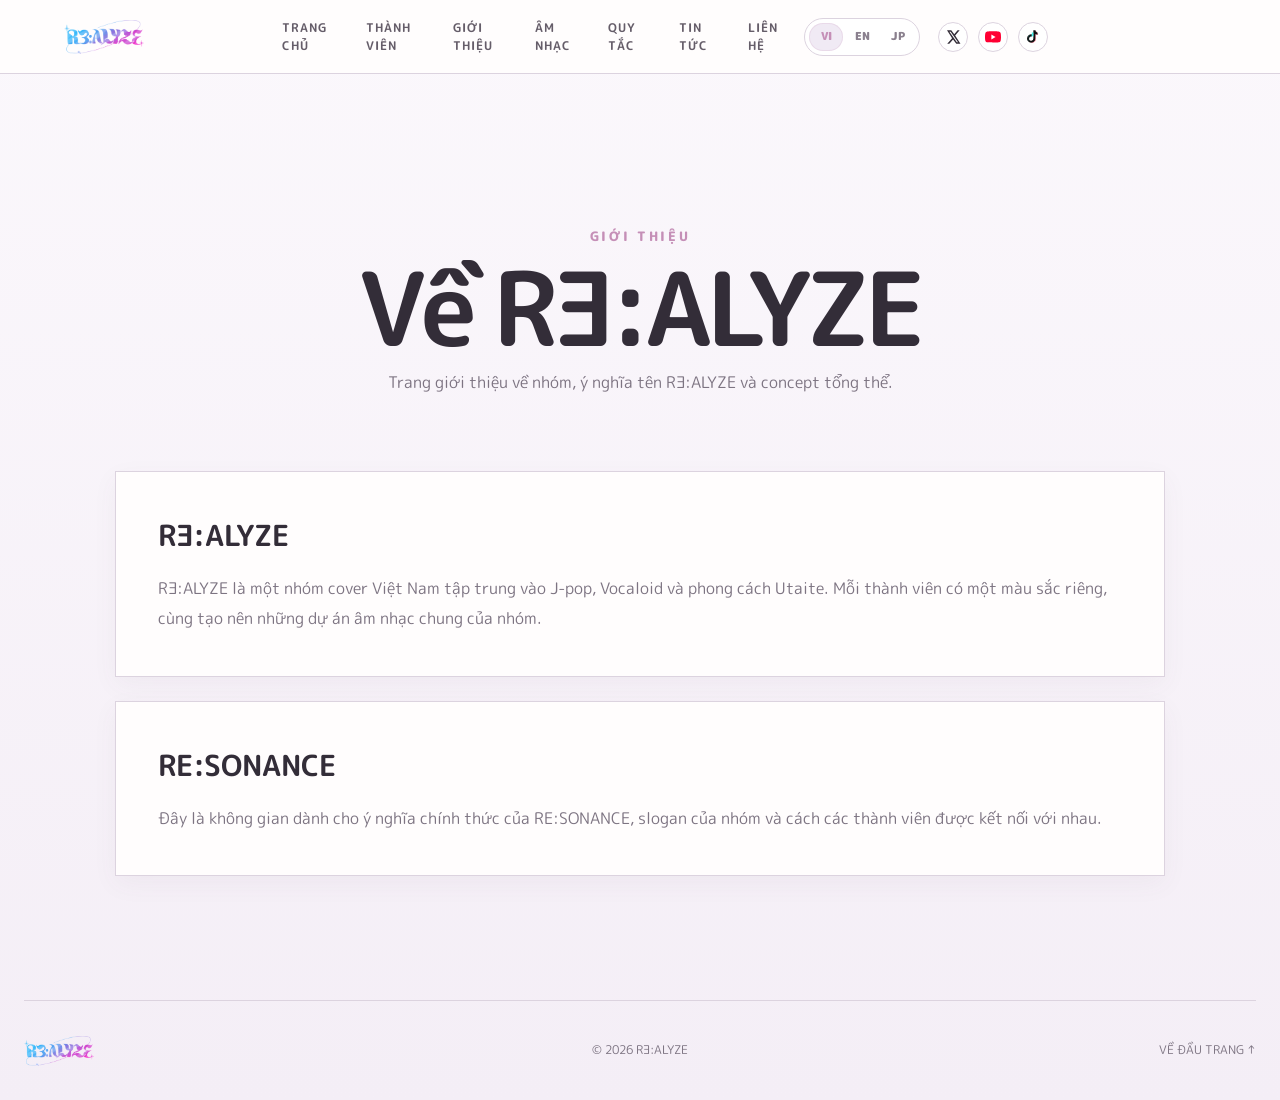
==== about.html @ d36dedf4 "Add files via upload" ====
<!doctype html>
<html lang="vi">
<head>
  <meta charset="utf-8"><meta name="viewport" content="width=device-width,initial-scale=1">
  <title>About — RƎ:ALYZE</title>
  <link rel="preconnect" href="https://fonts.googleapis.com"><link rel="preconnect" href="https://fonts.gstatic.com" crossorigin>
  <link href="https://fonts.googleapis.com/css2?family=M+PLUS+Rounded+1c:wght@400;500;700;800;900&family=Nunito:wght@400;600;700;800;900&display=swap" rel="stylesheet">
  <link rel="stylesheet" href="styles.css">
  <link rel="icon" type="image/png" sizes="32x32" href="assets/favicon-32.png">
  <link rel="icon" type="image/png" href="assets/favicon.png">

</head>
<body id="top">

<header class="topbar">
  <a class="logo" href="index.html" aria-label="RƎ:ALYZE"><img src="assets/realyze-logo.png" alt="RƎ:ALYZE"></a>
  <button class="menu-btn" id="menuBtn" aria-label="Open menu"><span></span><span></span></button>
  <nav class="main-nav" id="mainNav">
    <a href="index.html" data-i18n="nav.top">TOP</a>
    <a href="index.html#members" data-i18n="nav.member">MEMBER</a>
    <a href="about.html" data-i18n="nav.about">ABOUT</a>
    <a href="music.html" data-i18n="nav.music">MUSIC</a>
    <a href="rule.html" data-i18n="nav.rule">RULE</a>
    <a href="index.html#news" data-i18n="nav.news">NEWS</a>
    <a href="index.html#contact" data-i18n="nav.contact">CONTACT</a>
  </nav>
  <div class="lang-switcher" aria-label="Language">
    <button type="button" data-lang="vi" class="active">VI</button>
    <button type="button" data-lang="en">EN</button>
    <button type="button" data-lang="ja">JP</button>
  </div>
  <div class="header-socials">
    <a href="#" aria-label="X"><img src="assets/icons/x.svg" alt=""></a>
    <a href="#" aria-label="YouTube"><img src="assets/icons/youtube.svg" alt=""></a>
    <a href="#" aria-label="TikTok"><img src="assets/icons/tiktok.svg" alt=""></a>
  </div>
</header>

<main>
  <section class="page-hero">
    <small data-i18n="about.kicker">ABOUT</small>
    <h1 data-i18n="about.title">About RƎ:ALYZE</h1>
    <p data-i18n="about.desc">Trang riêng dành cho phần giới thiệu nhóm, ý nghĩa tên RƎ:ALYZE và concept tổng thể.</p>
  </section>
  <section class="content-shell">
    <article class="info-panel">
      <h2>RƎ:ALYZE</h2>
      <p data-i18n="about.body1">RƎ:ALYZE là một nhóm cover Việt Nam tập trung vào J-pop, Vocaloid và phong cách Utaite. Mỗi thành viên có một màu sắc riêng, cùng tạo nên những dự án âm nhạc chung của nhóm.</p>
    </article>
    <article class="info-panel">
      <h2>RE:SONANCE</h2>
      <p data-i18n="about.body2">Đây là không gian để bạn viết phần ý nghĩa chính thức của RE:SONANCE, slogan của nhóm và cách các thành viên được kết nối với nhau.</p>
    </article>
  </section>
</main>

<footer>
  <div class="footer-logo"><img src="assets/realyze-logo.png" alt="RƎ:ALYZE"></div>
  <div>© 2026 RƎ:ALYZE</div>
  <a href="#top" data-i18n="footer.back">BACK TO TOP ↑</a>
</footer>
<script src="script.js"></script>

</body>
</html>
---- styles.css ----
:root{
  --bg:#f7f3f8;
  --paper:#fffdfd;
  --paper-2:#f0eaf4;
  --text:#332d38;
  --muted:#7d7482;
  --line:#dcd3df;
  --accent:#c58fb7;
  --accent-2:#9dbfd5;
  --deep:#685a72;
  --shadow:0 16px 40px rgba(82,63,92,.10);
  --round:"M PLUS Rounded 1c","Nunito",system-ui,sans-serif;
  --shell:1280px;
}
*{box-sizing:border-box}
html{scroll-behavior:smooth}
body{
  margin:0;
  background:linear-gradient(180deg,#fbf8fc 0%,#f4eef6 100%);
  color:var(--text);
  font-family:var(--round);
}
a{color:inherit;text-decoration:none}
img{display:block;max-width:100%}
button{font:inherit}

.topbar{
  height:74px;
  position:sticky;
  top:0;
  z-index:100;
  background:rgba(255,253,253,.92);
  backdrop-filter:blur(12px);
  border-bottom:1px solid var(--line);
  display:grid;
  grid-template-columns:220px 1fr 220px;
  align-items:center;
  padding:0 5vw;
}
.logo{
  font-weight:800;
  letter-spacing:.06em;
  font-size:1.2rem;
}
.logo span:first-child{color:var(--accent)}
.main-nav{
  display:flex;
  justify-content:center;
  align-items:center;
  gap:28px;
}
.main-nav a{
  font-size:.78rem;
  font-weight:700;
  letter-spacing:.08em;
  color:#655d69;
  transition:.2s;
}
.main-nav a:hover,
.main-nav a.active{color:var(--accent)}
.header-socials{
  display:flex;
  justify-content:flex-end;
  gap:10px;
}
.header-socials a{
  width:30px;height:30px;
  display:grid;place-items:center;
  border:1px solid var(--line);
  border-radius:999px;
  background:white;
  font-size:.72rem;
}
.menu-btn{display:none}

.hero{
  width:min(calc(100% - 48px),var(--shell));
  margin:34px auto 0;
}
.group-frame{
  border:1px solid var(--line);
  padding:10px;
  background:var(--paper);
  box-shadow:var(--shadow);
}
.group-frame img{
  width:100%;
  aspect-ratio:20/9;
  object-fit:cover;
  object-position:center center;
}
.hero-title{
  text-align:center;
  padding:38px 20px 32px;
}
.hero-title h1{
  margin:0;
  font-size:clamp(3.8rem,8vw,7.4rem);
  line-height:.95;
  letter-spacing:-.05em;
  font-weight:800;
  color:#463d4d;
}
.hero-title p{
  margin:10px 0 0;
  letter-spacing:.28em;
  font-weight:700;
  color:var(--accent);
}

.home-section{
  width:min(calc(100% - 48px),var(--shell));
  margin:auto;
  padding:86px 0;
}
.section-rule{border-top:1px solid var(--line)}
.section-head{
  text-align:center;
  margin-bottom:44px;
}
.section-head small{
  display:block;
  color:var(--accent);
  letter-spacing:.18em;
  font-weight:800;
  font-size:.72rem;
  margin-bottom:8px;
}
.section-head h2{
  margin:0;
  font-size:clamp(2.4rem,5vw,4.2rem);
  line-height:1;
  letter-spacing:-.04em;
}
.section-head p{
  max-width:620px;
  margin:14px auto 0;
  color:var(--muted);
  line-height:1.7;
}

.member-wrap{
  max-width:960px;
  margin:0 auto;
}
.member-grid{
  display:grid;
  grid-template-columns:repeat(3,1fr);
  gap:24px;
}
.member-card{
  background:var(--paper);
  border:1px solid var(--line);
  padding:10px;
  box-shadow:0 8px 22px rgba(93,72,103,.06);
}
.member-card img{
  width:100%;
  aspect-ratio:9/11;
  object-fit:cover;
  object-position:center top;
  background:#eee;
}
.member-info{
  padding:15px 8px 9px;
  display:flex;
  justify-content:space-between;
  align-items:center;
  gap:12px;
}
.member-info h3{
  margin:0;
  font-size:1.2rem;
  font-weight:800;
}
.member-info span{
  width:14px;height:14px;border-radius:50%;
  border:2px solid white;
  box-shadow:0 0 0 1px var(--line);
}

.news-list{
  max-width:900px;
  margin:0 auto;
  border-top:1px solid var(--line);
}
.news-item{
  display:grid;
  grid-template-columns:125px 90px 1fr 24px;
  align-items:center;
  gap:18px;
  min-height:78px;
  border-bottom:1px solid var(--line);
  transition:.2s;
}
.news-item:hover{
  background:rgba(255,255,255,.55);
  padding-inline:10px;
}
.news-item time,.news-item em{
  font-style:normal;
  font-size:.72rem;
  color:var(--muted);
  font-weight:700;
}
.news-item strong{
  font-size:.92rem;
  font-weight:700;
}
.news-item b{font-size:1.1rem;color:var(--accent)}

.contact-box{
  max-width:900px;
  margin:0 auto;
  background:linear-gradient(135deg,#fff,#f1eaf4);
  border:1px solid var(--line);
  padding:44px;
  text-align:center;
  box-shadow:var(--shadow);
}
.contact-box h2{
  margin:0 0 10px;
  font-size:clamp(2.4rem,5vw,4.5rem);
  letter-spacing:-.04em;
}
.contact-box p{color:var(--muted)}
.social-list{
  display:flex;
  justify-content:center;
  flex-wrap:wrap;
  gap:10px;
  margin-top:24px;
}
.social-list a{
  padding:12px 17px;
  border:1px solid var(--line);
  background:white;
  border-radius:999px;
  font-size:.78rem;
  font-weight:800;
}
.social-list a:hover{
  border-color:var(--accent);
  color:var(--accent);
}

.page-hero{
  width:min(calc(100% - 48px),1050px);
  margin:80px auto 0;
  padding:70px 0 54px;
  text-align:center;
}
.page-hero small{
  letter-spacing:.2em;
  color:var(--accent);
  font-weight:800;
}
.page-hero h1{
  margin:12px 0;
  font-size:clamp(3.4rem,8vw,7rem);
  line-height:.95;
  letter-spacing:-.05em;
}
.page-hero p{
  max-width:700px;
  margin:0 auto;
  color:var(--muted);
  line-height:1.8;
}

.content-shell{
  width:min(calc(100% - 48px),1050px);
  margin:0 auto;
  padding:20px 0 100px;
}
.info-panel{
  background:var(--paper);
  border:1px solid var(--line);
  padding:42px;
  margin-bottom:24px;
  box-shadow:0 8px 24px rgba(93,72,103,.05);
}
.info-panel h2{
  margin:0 0 16px;
  font-size:1.8rem;
}
.info-panel p{
  margin:0;
  color:var(--muted);
  line-height:1.9;
}

.music-grid{
  display:grid;
  grid-template-columns:repeat(2,1fr);
  gap:22px;
}
.release-card{
  background:var(--paper);
  border:1px solid var(--line);
  padding:10px;
}
.release-art{
  aspect-ratio:16/10;
  display:flex;
  flex-direction:column;
  justify-content:flex-end;
  padding:25px;
  color:white;
}
.r1{background:linear-gradient(135deg,#9f87cf,#e29bb8)}
.r2{background:linear-gradient(135deg,#7f86a6,#b783a7)}
.r3{background:linear-gradient(135deg,#7ea2b7,#c6a4af)}
.release-art small{font-weight:800;letter-spacing:.12em}
.release-art strong{
  margin-top:8px;
  font-size:2rem;
  line-height:1;
}
.release-meta{padding:14px 8px 6px}
.release-meta p{margin:0;color:var(--muted);font-size:.85rem}

.rule-list{
  display:grid;
  gap:18px;
}
.rule-item{
  display:grid;
  grid-template-columns:70px 1fr;
  gap:22px;
  background:var(--paper);
  border:1px solid var(--line);
  padding:28px;
}
.rule-no{
  width:54px;height:54px;
  border-radius:18px;
  display:grid;place-items:center;
  background:var(--paper-2);
  color:var(--accent);
  font-weight:900;
}
.rule-item h3{margin:2px 0 8px}
.rule-item p{margin:0;color:var(--muted);line-height:1.8}

footer{
  min-height:100px;
  border-top:1px solid var(--line);
  width:min(calc(100% - 48px),var(--shell));
  margin:auto;
  display:grid;
  grid-template-columns:1fr 1fr 1fr;
  align-items:center;
  color:var(--muted);
  font-size:.72rem;
}
.footer-logo{font-weight:900;color:var(--text)}
footer>div:nth-child(2){text-align:center}
footer>a{text-align:right}

@media(max-width:900px){
  .topbar{
    grid-template-columns:1fr auto;
    padding-inline:20px;
    height:66px;
  }
  .header-socials{display:none}
  .menu-btn{
    display:block;
    border:0;background:transparent;
    width:40px;height:40px;
  }
  .menu-btn span{
    width:24px;height:2px;background:#5f5763;
    display:block;margin:6px auto;border-radius:99px;
  }
  .main-nav{
    display:none;
    position:absolute;
    top:66px;left:0;right:0;
    flex-direction:column;
    gap:0;
    background:#fffdfd;
    border-bottom:1px solid var(--line);
    padding:14px 20px;
  }
  .main-nav.open{display:flex}
  .main-nav a{padding:11px 0}
  .member-grid{grid-template-columns:repeat(2,1fr)}
  .music-grid{grid-template-columns:1fr}
}

@media(max-width:620px){
  .hero,.home-section,.content-shell,.page-hero,footer{
    width:calc(100% - 28px);
  }
  .group-frame{padding:6px}
  .group-frame img{aspect-ratio:4/3}
  .hero-title{padding:28px 8px}
  .hero-title h1{font-size:17vw}
  .member-wrap{max-width:390px}
  .member-grid{grid-template-columns:1fr}
  .member-card{padding:8px}
  .news-item{
    grid-template-columns:100px 1fr;
    gap:7px 14px;
    padding:14px 0;
  }
  .news-item strong{grid-column:1/-1}
  .news-item b{display:none}
  .contact-box{padding:30px 18px}
  .info-panel{padding:26px}
  .rule-item{grid-template-columns:1fr}
  footer{
    grid-template-columns:1fr;
    gap:12px;
    padding:26px 0;
  }
  footer>div:nth-child(2),footer>a{text-align:left}
}


/* ===== MEMBER INTERACTION / PROFILE POPUP ===== */

.member-card{
  cursor:pointer;
  transform:translateZ(0);
  transition:
    transform .22s cubic-bezier(.2,.75,.3,1),
    box-shadow .22s ease,
    border-color .22s ease;
  will-change:transform;
}

.member-photo-wrap{
  overflow:hidden;
  background:#eee;
}

.member-photo-wrap img{
  transition:transform .28s cubic-bezier(.2,.75,.3,1);
}

.member-card:hover,
.member-card:focus-visible{
  transform:translateY(-5px) scale(1.035) rotate(-.35deg);
  border-color:#c8b8cc;
  box-shadow:0 18px 38px rgba(93,72,103,.14);
  animation:memberWiggle .34s ease-in-out 1;
  outline:none;
  z-index:4;
}

.member-card:hover .member-photo-wrap img,
.member-card:focus-visible .member-photo-wrap img{
  transform:scale(1.045);
}

@keyframes memberWiggle{
  0%   { transform:translateY(0) scale(1) rotate(0deg); }
  25%  { transform:translateY(-4px) scale(1.025) rotate(.7deg); }
  50%  { transform:translateY(-5px) scale(1.04) rotate(-.7deg); }
  75%  { transform:translateY(-5px) scale(1.032) rotate(.35deg); }
  100% { transform:translateY(-5px) scale(1.035) rotate(-.35deg); }
}

.profile-modal{
  width:min(720px,calc(100% - 30px));
  max-height:min(86vh,760px);
  padding:0;
  border:1px solid var(--line);
  border-radius:28px;
  background:rgba(255,253,253,.98);
  color:var(--text);
  box-shadow:0 28px 80px rgba(61,45,68,.22);
  overflow:auto;
}

.profile-modal[open]{
  animation:profilePop .22s cubic-bezier(.2,.8,.2,1);
}

.profile-modal::backdrop{
  background:rgba(72,60,78,.24);
  backdrop-filter:blur(7px);
}

@keyframes profilePop{
  from{opacity:0;transform:translateY(12px) scale(.965)}
  to{opacity:1;transform:translateY(0) scale(1)}
}

.profile-close{
  position:absolute;
  top:16px;
  right:16px;
  z-index:5;
  width:38px;
  height:38px;
  border:1px solid var(--line);
  border-radius:999px;
  background:rgba(255,255,255,.9);
  color:#625868;
  font-size:1.35rem;
  line-height:1;
  cursor:pointer;
  transition:.18s;
}

.profile-close:hover{
  transform:rotate(8deg) scale(1.06);
  border-color:#c5b4ca;
}

.profile-top{
  display:grid;
  grid-template-columns:190px 1fr;
  gap:28px;
  padding:34px 34px 24px;
  align-items:center;
}

.profile-avatar{
  aspect-ratio:1/1;
  border-radius:24px;
  overflow:hidden;
  background:var(--paper-2);
  border:1px solid var(--line);
}

.profile-avatar img{
  width:100%;
  height:100%;
  object-fit:cover;
  object-position:center top;
}

.profile-label{
  display:block;
  font-size:.66rem;
  font-weight:900;
  letter-spacing:.17em;
  color:var(--accent);
  margin-bottom:5px;
}

.profile-heading h2{
  margin:0;
  font-size:clamp(2.3rem,5vw,3.6rem);
  line-height:1;
  letter-spacing:-.04em;
}

.profile-reading{
  display:flex;
  flex-wrap:wrap;
  align-items:center;
  gap:8px;
  margin-top:10px;
  color:var(--muted);
  font-size:.92rem;
  font-weight:700;
}

.profile-reading .dot{
  color:#c8bdcb;
}

.profile-socials{
  display:flex;
  gap:8px;
  margin-top:20px;
}

.profile-socials a{
  min-width:42px;
  height:36px;
  padding:0 11px;
  display:grid;
  place-items:center;
  border:1px solid var(--line);
  border-radius:999px;
  background:white;
  font-size:.72rem;
  font-weight:900;
  transition:.18s;
}

.profile-socials a:hover{
  transform:translateY(-2px);
  border-color:var(--accent);
  color:var(--accent);
}

.profile-quote{
  margin:0 34px;
  padding:20px 24px;
  border:1px solid var(--line);
  border-radius:20px;
  background:linear-gradient(135deg,#fff,#f5eff7);
  color:#564d5a;
  font-size:1rem;
  font-weight:700;
  line-height:1.7;
}

.profile-facts{
  display:grid;
  grid-template-columns:repeat(3,1fr);
  gap:10px;
  padding:22px 34px 34px;
}

.profile-facts>div{
  min-height:86px;
  border:1px solid var(--line);
  border-radius:18px;
  background:#fff;
  padding:15px;
}

.profile-facts span{
  display:block;
  font-size:.62rem;
  font-weight:900;
  letter-spacing:.12em;
  color:#a096a4;
  margin-bottom:8px;
}

.profile-facts strong{
  display:block;
  font-size:.9rem;
  line-height:1.45;
}

.profile-color-value{
  display:flex !important;
  align-items:center;
  gap:8px;
}

.profile-color-value i{
  width:14px;
  height:14px;
  border-radius:50%;
  border:2px solid white;
  box-shadow:0 0 0 1px var(--line);
  flex:0 0 auto;
}

.profile-color-value b{
  font:inherit;
}

@media(max-width:620px){
  .member-card:hover,
  .member-card:focus-visible{
    transform:translateY(-3px) scale(1.018);
  }

  .profile-top{
    grid-template-columns:105px 1fr;
    gap:18px;
    padding:28px 22px 20px;
  }

  .profile-heading h2{
    font-size:2.2rem;
  }

  .profile-reading{
    font-size:.8rem;
  }

  .profile-quote{
    margin:0 22px;
    padding:17px 18px;
  }

  .profile-facts{
    grid-template-columns:1fr;
    padding:18px 22px 26px;
  }

  .profile-facts>div{
    min-height:auto;
  }
}


/* ===== SOCIAL ICON IMAGES ===== */
.header-socials a{
  overflow:hidden;
}
.header-socials img{
  width:16px;
  height:16px;
  object-fit:contain;
}

.profile-socials a{
  width:44px;
  min-width:44px;
  padding:0;
}
.profile-socials img{
  width:20px;
  height:20px;
  object-fit:contain;
  transition:transform .18s ease;
}
.profile-socials a:hover img{
  transform:scale(1.08);
}

.social-list a{
  display:inline-flex;
  align-items:center;
  gap:8px;
}
.social-list img{
  width:18px;
  height:18px;
  object-fit:contain;
}


/* ===== LANGUAGE SWITCHER ===== */
.topbar{
  grid-template-columns:200px 1fr auto 150px;
  gap:18px;
}

.lang-switcher{
  display:flex;
  align-items:center;
  padding:4px;
  border:1px solid var(--line);
  border-radius:999px;
  background:#fff;
  gap:2px;
}

.lang-switcher button{
  border:0;
  background:transparent;
  color:#8a808e;
  min-width:34px;
  height:28px;
  border-radius:999px;
  cursor:pointer;
  font-size:.66rem;
  font-weight:900;
  transition:.18s ease;
}

.lang-switcher button:hover{
  color:var(--text);
}

.lang-switcher button.active{
  background:var(--paper-2);
  color:var(--accent);
  box-shadow:inset 0 0 0 1px rgba(197,143,183,.18);
}

html[lang="ja"] body{
  font-family:"M PLUS Rounded 1c","Nunito",system-ui,sans-serif;
}

@media(max-width:900px){
  .topbar{
    grid-template-columns:1fr auto auto;
    gap:8px;
  }

  .lang-switcher{
    grid-column:2;
  }

  .menu-btn{
    grid-column:3;
  }
}

@media(max-width:480px){
  .lang-switcher button{
    min-width:30px;
    height:26px;
    font-size:.62rem;
  }
}


/* ===== CUSTOM IMAGE LOGO ===== */
.logo{
  display:flex;
  align-items:center;
}
.logo img{
  display:block;
  height:34px;
  width:auto;
}

.footer-logo{
  display:flex;
  align-items:center;
}
.footer-logo img{
  display:block;
  height:30px;
  width:auto;
}

@media(max-width:620px){
  .logo img{ height:30px; }
  .footer-logo img{ height:26px; }
}


/* ===== CMS PUBLIC CONTENT ===== */
.cms-loading,.cms-empty{
  padding:30px;
  text-align:center;
  color:var(--muted);
  border:1px dashed var(--line);
  border-radius:18px;
}

#dynamicNewsList .news-item{
  display:grid;
}

.cms-music-grid{
  display:grid;
  grid-template-columns:repeat(2,minmax(0,1fr));
  gap:24px;
}

.cms-music-card{
  background:var(--paper);
  border:1px solid var(--line);
  padding:10px;
  box-shadow:0 8px 24px rgba(93,72,103,.05);
}

.cms-music-image{
  overflow:hidden;
  background:#eee7f0;
  aspect-ratio:16/10;
}

.cms-music-image img{
  width:100%;
  height:100%;
  object-fit:cover;
  transition:transform .25s ease;
}

.cms-music-card:hover .cms-music-image img{transform:scale(1.025)}

.cms-music-body{padding:18px 12px 14px}
.cms-music-date{color:var(--muted);font-size:.7rem;font-weight:800}
.cms-music-body h2{margin:5px 0 16px;font-size:1.7rem}
.cms-music-body dl{margin:0;border-top:1px solid var(--line)}
.cms-music-body dl>div{
  display:grid;grid-template-columns:110px 1fr;gap:15px;
  border-bottom:1px solid var(--line);padding:10px 0
}
.cms-music-body dt{font-size:.7rem;color:var(--muted);font-weight:900}
.cms-music-body dd{margin:0;font-weight:700;font-size:.88rem}
.cms-music-body p{color:var(--muted);line-height:1.7}
.cms-open-link{
  display:inline-flex;margin-top:8px;border-bottom:1px solid #9a8f9e;
  padding-bottom:4px;font-size:.72rem;font-weight:900;letter-spacing:.08em
}

.cms-rule-card{
  display:grid;
  grid-template-columns:70px 1fr;
  gap:22px;
  background:var(--paper);
  border:1px solid var(--line);
  padding:30px;
  margin-bottom:18px;
}
.cms-rule-no{
  width:54px;height:54px;border-radius:18px;background:var(--paper-2);
  display:grid;place-items:center;color:var(--accent);font-weight:900
}
.cms-rich-text{line-height:1.85;color:#665d6a}
.cms-rich-text h1{font-size:2.6rem;line-height:1.15;color:var(--text);margin:0 0 18px}
.cms-rich-text h2{font-size:1.9rem;line-height:1.25;color:var(--text);margin:0 0 14px}
.cms-rich-text h3{font-size:1.35rem;color:var(--text);margin:0 0 12px}
.cms-rich-text p{margin:0 0 14px}
.cms-rich-text blockquote{margin:20px 0;padding:15px 20px;border-left:4px solid var(--accent);background:#faf6fb}
.cms-rich-text ul,.cms-rich-text ol{padding-left:22px}
.cms-rich-text a{color:#9b5f8a;text-decoration:underline}

.compact-page-hero{padding-bottom:30px}
.news-detail-card{
  max-width:900px;margin:0 auto;background:var(--paper);
  border:1px solid var(--line);padding:12px 12px 45px;box-shadow:var(--shadow)
}
.news-detail-image{
  width:100%;aspect-ratio:16/8;object-fit:cover;background:#eee7f0
}
.news-detail-meta{
  padding:26px 28px 0;color:var(--muted);font-size:.72rem;font-weight:900
}
.news-detail-card>h1{
  margin:6px 28px 28px;font-size:clamp(2.2rem,5vw,4rem);line-height:1.08;letter-spacing:-.04em
}
.news-detail-card>.cms-rich-text{padding:0 28px}

@media(max-width:760px){
  .cms-music-grid{grid-template-columns:1fr}
  .cms-rule-card{grid-template-columns:1fr;padding:22px}
  .news-detail-card>h1{margin-inline:16px}
  .news-detail-card>.cms-rich-text,.news-detail-meta{padding-left:16px;padding-right:16px}
}


/* ===== ADMIN ENTRY BUTTON ===== */
.topbar{
  grid-template-columns:200px 1fr auto auto 150px;
}

.admin-entry{
  height:34px;
  padding:0 13px;
  display:inline-flex;
  align-items:center;
  justify-content:center;
  border:1px solid var(--line);
  border-radius:999px;
  background:#fff;
  color:#75697a;
  font-size:.65rem;
  font-weight:900;
  letter-spacing:.08em;
  transition:.18s ease;
  white-space:nowrap;
}

.admin-entry:hover{
  color:var(--accent);
  border-color:#cda9c4;
  transform:translateY(-1px);
  box-shadow:0 6px 16px rgba(93,72,103,.08);
}

@media(max-width:900px){
  .topbar{
    grid-template-columns:1fr auto auto auto;
  }

  .lang-switcher{grid-column:2}
  .admin-entry{grid-column:3}
  .menu-btn{grid-column:4}
}

@media(max-width:520px){
  .admin-entry{
    width:34px;
    padding:0;
    font-size:0;
  }

  .admin-entry::before{
    content:"A";
    font-size:.68rem;
    font-weight:900;
  }
}
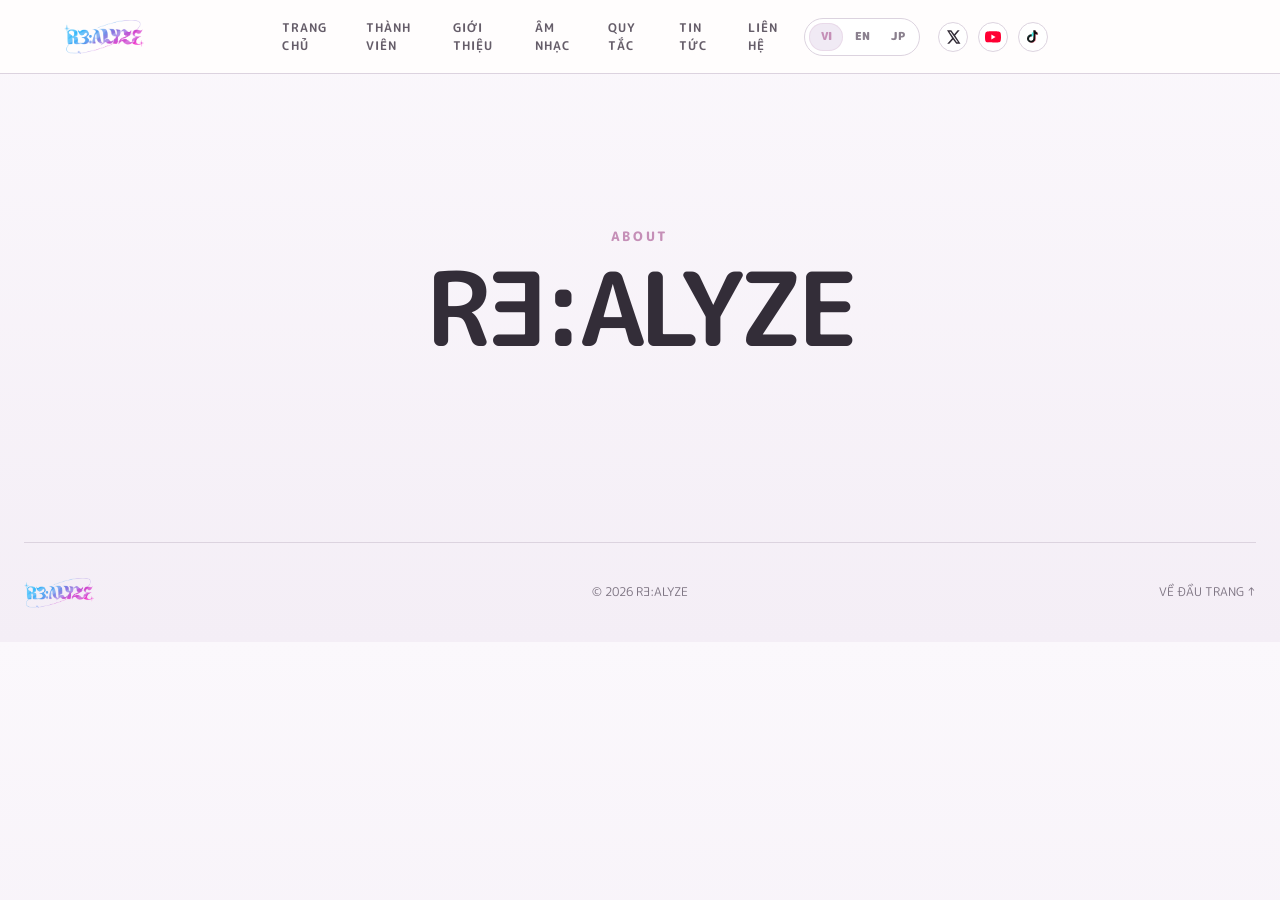
==== commit dc08ca7f: "Add files via upload" ====
--- a/about.html
+++ b/about.html
@@ -30,28 +30,19 @@
     <button type="button" data-lang="ja">JP</button>
   </div>
   <div class="header-socials">
-    <a href="#" aria-label="X"><img src="assets/icons/x.svg" alt=""></a>
-    <a href="#" aria-label="YouTube"><img src="assets/icons/youtube.svg" alt=""></a>
-    <a href="#" aria-label="TikTok"><img src="assets/icons/tiktok.svg" alt=""></a>
+    <a href="https://x.com/RLZ__official" target="_blank" rel="noopener noreferrer" aria-label="X"><img src="assets/icons/x.svg" alt=""></a>
+    <a href="https://www.youtube.com/@realize-ent" target="_blank" rel="noopener noreferrer" aria-label="YouTube"><img src="assets/icons/youtube.svg" alt=""></a>
+    <a href="https://www.tiktok.com/@realyzefromrlt" target="_blank" rel="noopener noreferrer" aria-label="TikTok"><img src="assets/icons/tiktok.svg" alt=""></a>
   </div>
 </header>
 
 <main>
   <section class="page-hero">
-    <small data-i18n="about.kicker">ABOUT</small>
-    <h1 data-i18n="about.title">About RƎ:ALYZE</h1>
-    <p data-i18n="about.desc">Trang riêng dành cho phần giới thiệu nhóm, ý nghĩa tên RƎ:ALYZE và concept tổng thể.</p>
+    <small>ABOUT</small>
+    <h1 id="aboutPageTitle">RƎ:ALYZE</h1>
+    <p id="aboutPageDesc"></p>
   </section>
-  <section class="content-shell">
-    <article class="info-panel">
-      <h2>RƎ:ALYZE</h2>
-      <p data-i18n="about.body1">RƎ:ALYZE là một nhóm cover Việt Nam tập trung vào J-pop, Vocaloid và phong cách Utaite. Mỗi thành viên có một màu sắc riêng, cùng tạo nên những dự án âm nhạc chung của nhóm.</p>
-    </article>
-    <article class="info-panel">
-      <h2>RE:SONANCE</h2>
-      <p data-i18n="about.body2">Đây là không gian để bạn viết phần ý nghĩa chính thức của RE:SONANCE, slogan của nhóm và cách các thành viên được kết nối với nhau.</p>
-    </article>
-  </section>
+  <section class="content-shell" id="dynamicAbout"></section>
 </main>
 
 <footer>
@@ -61,5 +52,6 @@
 </footer>
 <script src="script.js"></script>
 
+<script src="site-data.js"></script>
 </body>
 </html>
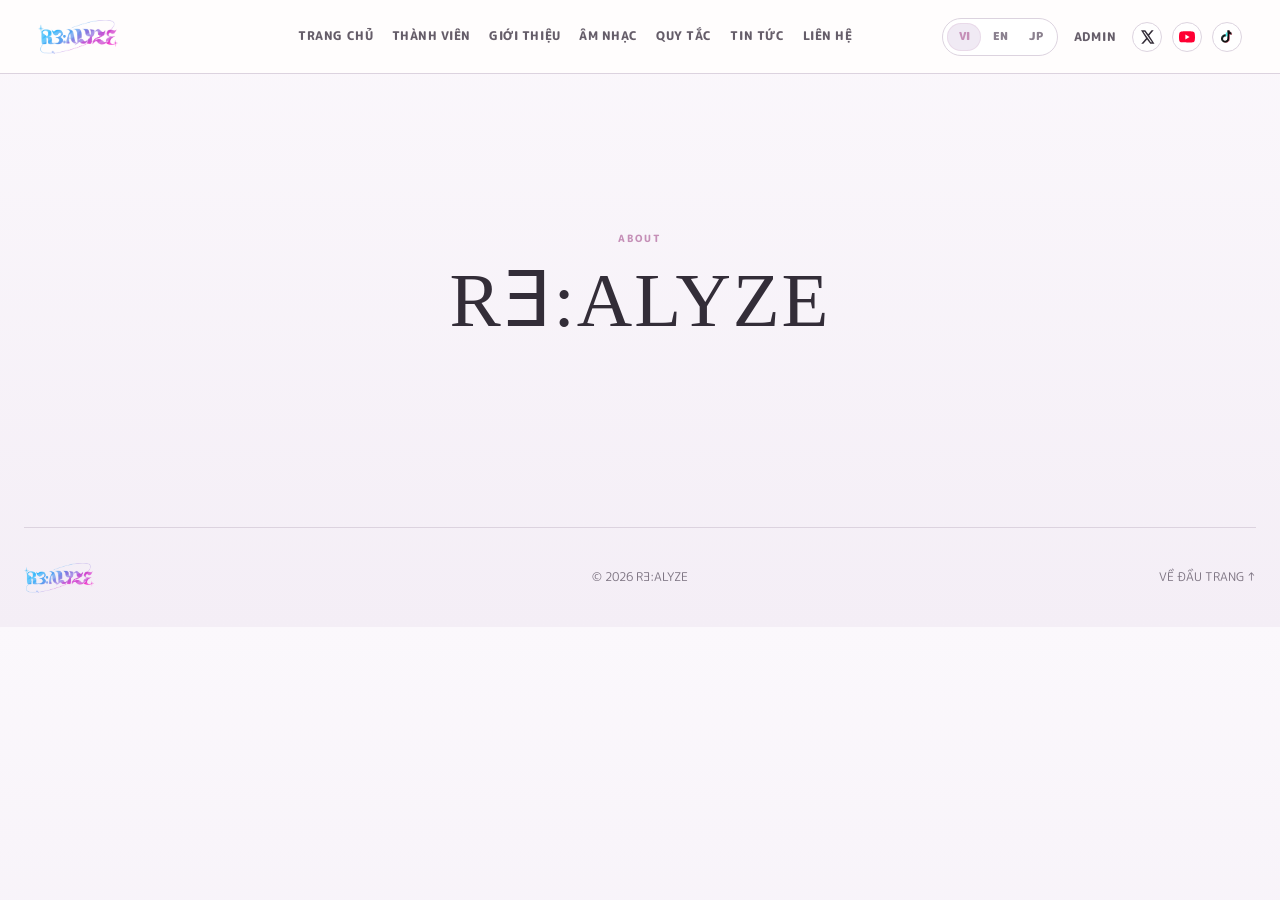
==== commit e398fefc: "Add files via upload" ====
--- a/about.html
+++ b/about.html
@@ -29,6 +29,7 @@
     <button type="button" data-lang="en">EN</button>
     <button type="button" data-lang="ja">JP</button>
   </div>
+  <a class="admin-entry" href="admin.html" aria-label="Admin">ADMIN</a>
   <div class="header-socials">
     <a href="https://x.com/RLZ__official" target="_blank" rel="noopener noreferrer" aria-label="X"><img src="assets/icons/x.svg" alt=""></a>
     <a href="https://www.youtube.com/@realize-ent" target="_blank" rel="noopener noreferrer" aria-label="YouTube"><img src="assets/icons/youtube.svg" alt=""></a>
--- a/styles.css
+++ b/styles.css
@@ -872,7 +872,13 @@
 }
 .cms-music-body dt{font-size:.7rem;color:var(--muted);font-weight:900}
 .cms-music-body dd{margin:0;font-weight:700;font-size:.88rem}
-.cms-music-body p{color:var(--muted);line-height:1.7}
+.cms-music-body p{
+  color:var(--muted);
+  line-height:1.7;
+  white-space:pre-line;
+  overflow-wrap:anywhere;
+  word-break:break-word;
+}
 .cms-open-link{
   display:inline-flex;margin-top:8px;border-bottom:1px solid #9a8f9e;
   padding-bottom:4px;font-size:.72rem;font-weight:900;letter-spacing:.08em
@@ -924,55 +930,1484 @@
 }
 
 
-/* ===== ADMIN ENTRY BUTTON ===== */
+/* ===== HEADER: one row ===== */
 .topbar{
-  grid-template-columns:200px 1fr auto auto 150px;
+  height:74px;
+  grid-template-columns:
+    minmax(130px,170px)
+    minmax(0,1fr)
+    auto
+    auto
+    auto;
+  grid-template-rows:74px;
+  gap:clamp(10px,1.2vw,18px);
+  padding-inline:clamp(18px,3vw,48px);
+  overflow:visible;
+}
+
+.logo{
+  min-width:0;
+  justify-self:start;
+}
+
+.logo img{
+  width:auto;
+  height:34px;
+  max-width:150px;
+  object-fit:contain;
+}
+
+.main-nav{
+  min-width:0;
+  gap:clamp(13px,1.45vw,27px);
+  white-space:nowrap;
 }
 
 .admin-entry{
-  height:34px;
-  padding:0 13px;
+  white-space:nowrap;
+  font-size:.74rem;
+  font-weight:800;
+  letter-spacing:.06em;
+  color:#655d69;
+}
+
+.admin-entry:hover{
+  color:var(--accent);
+}
+
+.header-socials{
+  grid-column:auto;
+  grid-row:auto;
+  align-self:center;
+  justify-self:end;
+  white-space:nowrap;
+}
+
+@media(max-width:1180px){
+  .topbar{
+    grid-template-columns:
+      minmax(120px,150px)
+      minmax(0,1fr)
+      auto
+      auto;
+  }
+
+  .header-socials{
+    display:none;
+  }
+
+  .main-nav{
+    gap:14px;
+  }
+
+  .main-nav a{
+    font-size:.7rem;
+  }
+}
+
+@media(max-width:1000px){
+  .admin-entry{
+    display:none;
+  }
+}
+
+@media(max-width:900px){
+  .topbar{
+    height:66px;
+    grid-template-columns:1fr auto auto;
+    grid-template-rows:66px;
+    padding-inline:20px;
+    gap:8px;
+  }
+
+  .logo img{
+    height:30px;
+    max-width:130px;
+  }
+
+  .main-nav{
+    white-space:normal;
+  }
+}
+
+/* ===== NEWS / rich text line breaks ===== */
+.cms-rich-text > div,
+.cms-rich-text div{
+  margin:0 0 14px;
+}
+
+/* ===== MUSIC compact + collapse ===== */
+.cms-music-grid{
+  grid-template-columns:repeat(3,minmax(0,1fr));
+  gap:16px;
+  align-items:start;
+}
+
+.cms-music-card{
+  padding:8px;
+  min-width:0;
+}
+
+.cms-music-image{
+  aspect-ratio:16/9;
+}
+
+.cms-music-body{
+  padding:12px 8px 9px;
+}
+
+.cms-music-date{
+  font-size:.66rem;
+}
+
+.cms-music-body h2{
+  margin:4px 0 11px;
+  font-size:1.35rem;
+  line-height:1.16;
+}
+
+.cms-music-body dl>div{
+  grid-template-columns:82px 1fr;
+  gap:9px;
+  padding:7px 0;
+}
+
+.cms-music-body dt{
+  font-size:.64rem;
+}
+
+.cms-music-body dd{
+  font-size:.78rem;
+  overflow-wrap:anywhere;
+}
+
+.cms-music-description{
+  margin:10px 0 0;
+  font-size:.8rem;
+  line-height:1.58;
+  white-space:pre-line;
+  overflow-wrap:anywhere;
+  word-break:break-word;
+}
+
+.cms-music-description.is-collapsible{
+  display:-webkit-box;
+  -webkit-box-orient:vertical;
+  -webkit-line-clamp:5;
+  overflow:hidden;
+}
+
+.cms-music-card.is-expanded
+.cms-music-description.is-collapsible{
+  display:block;
+  overflow:visible;
+}
+
+.cms-music-actions{
+  min-height:30px;
+  margin-top:10px;
+  display:flex;
+  align-items:center;
+  justify-content:space-between;
+  gap:10px;
+  flex-wrap:wrap;
+}
+
+.cms-music-toggle{
+  border:0;
+  background:transparent;
+  padding:3px 0;
+  color:#9b6b90;
+  font:inherit;
+  font-size:.7rem;
+  font-weight:900;
+  cursor:pointer;
+  border-bottom:1px dashed #c6a9bf;
+}
+
+.cms-music-toggle:hover{
+  color:var(--accent);
+}
+
+.cms-open-link{
+  margin-top:0;
+  font-size:.68rem;
+}
+
+@media(max-width:980px){
+  .cms-music-grid{
+    grid-template-columns:repeat(2,minmax(0,1fr));
+  }
+}
+
+@media(max-width:620px){
+  .cms-music-grid{
+    grid-template-columns:1fr;
+  }
+}
+
+
+/* =========================================================
+   HOME YOUTUBE FEATURE
+   ========================================================= */
+.youtube-feature{
+  position:relative;
+  isolation:isolate;
+  overflow:hidden;
+  min-height:610px;
+  padding:72px 0 54px;
+  background:
+    linear-gradient(
+      rgba(21,18,23,.78),
+      rgba(21,18,23,.80)
+    ),
+    url("assets/group-main.jpg")
+      center 28% / cover no-repeat;
+  color:#fff;
+}
+
+.youtube-feature[hidden]{
+  display:none;
+}
+
+.youtube-feature::before{
+  content:"";
+  position:absolute;
+  inset:0;
+  z-index:-2;
+  backdrop-filter:blur(1px);
+}
+
+.youtube-feature-overlay{
+  position:absolute;
+  inset:0;
+  z-index:-1;
+  background:
+    radial-gradient(
+      circle at 50% 40%,
+      rgba(255,255,255,.04),
+      transparent 40%
+    ),
+    linear-gradient(
+      180deg,
+      rgba(50,42,52,.05),
+      rgba(18,16,20,.18)
+    );
+}
+
+.youtube-feature-inner{
+  width:min(1180px,calc(100% - 64px));
+  margin:0 auto;
+}
+
+.youtube-feature-head{
+  text-align:center;
+  margin-bottom:55px;
+}
+
+.youtube-feature-head h2{
+  margin:0;
+  font-family:Georgia,"Times New Roman",serif;
+  font-size:clamp(2.5rem,4vw,4rem);
+  font-weight:400;
+  letter-spacing:.12em;
+}
+
+.youtube-feature-head>span{
+  display:block;
+  margin-top:3px;
+  font-family:serif;
+  font-size:1.2rem;
+  letter-spacing:.24em;
+  opacity:.84;
+}
+
+.youtube-shooting-star{
+  width:min(320px,72vw);
+  height:26px;
+  margin:14px auto 0;
+  display:grid;
+  grid-template-columns:1fr auto 1fr;
+  align-items:center;
+  gap:10px;
+}
+
+.youtube-shooting-star i{
+  display:block;
+  height:1px;
+  background:
+    linear-gradient(
+      90deg,
+      transparent,
+      rgba(255,255,255,.72)
+    );
+}
+
+.youtube-shooting-star i:last-child{
+  transform:scaleX(-1);
+}
+
+.youtube-shooting-star b{
+  position:relative;
+  display:grid;
+  place-items:center;
+  width:28px;
+  height:20px;
+  font-size:1.1rem;
+  font-weight:400;
+  text-shadow:
+    0 0 10px rgba(255,255,255,.65);
+  transform:rotate(-12deg);
+}
+
+.youtube-shooting-star b::before{
+  content:"";
+  position:absolute;
+  right:17px;
+  top:9px;
+  width:42px;
+  height:1px;
+  background:
+    linear-gradient(
+      90deg,
+      transparent,
+      rgba(255,255,255,.78)
+    );
+  transform:
+    rotate(-12deg);
+  transform-origin:right center;
+}
+
+.youtube-carousel{
+  overflow:hidden;
+  touch-action:pan-y;
+  cursor:grab;
+  user-select:none;
+}
+
+.youtube-carousel.is-dragging{
+  cursor:grabbing;
+}
+
+.youtube-track{
+  display:flex;
+  width:100%;
+  transition:
+    transform .58s
+    cubic-bezier(.22,.78,.24,1);
+  will-change:transform;
+}
+
+.youtube-slide{
+  flex:0 0 100%;
+  min-width:100%;
+  display:grid;
+  grid-template-columns:
+    repeat(2,minmax(0,1fr));
+  gap:18px;
+  padding:0 6px;
+}
+
+.youtube-video-card{
+  min-width:0;
+  color:#fff;
+  text-decoration:none;
+  transition:
+    transform .22s ease,
+    filter .22s ease;
+}
+
+.youtube-video-card:hover{
+  transform:translateY(-5px);
+}
+
+.youtube-video-image{
+  position:relative;
+  aspect-ratio:16/9;
+  overflow:hidden;
+  background:#211d23;
+  box-shadow:
+    0 16px 45px rgba(0,0,0,.22);
+}
+
+.youtube-video-image img{
+  width:100%;
+  height:100%;
+  object-fit:cover;
+  display:block;
+  transition:
+    transform .45s ease,
+    filter .35s ease;
+}
+
+.youtube-video-card:hover
+.youtube-video-image img{
+  transform:scale(1.018);
+  filter:brightness(1.04);
+}
+
+.youtube-play{
+  position:absolute;
+  left:18px;
+  bottom:16px;
+  display:grid;
+  place-items:center;
+  width:42px;
+  height:42px;
+  border:1px solid
+    rgba(255,255,255,.72);
+  border-radius:50%;
+  background:
+    rgba(15,13,16,.34);
+  color:#fff;
+  font-size:.74rem;
+  padding-left:2px;
+  opacity:0;
+  transform:
+    translateY(6px);
+  transition:
+    opacity .2s ease,
+    transform .2s ease;
+}
+
+.youtube-video-card:hover
+.youtube-play{
+  opacity:1;
+  transform:translateY(0);
+}
+
+.youtube-video-title{
+  margin-top:13px;
+  padding:0 8px;
+  text-align:center;
+  font-family:Georgia,"Times New Roman",serif;
+  font-size:
+    clamp(.95rem,1.25vw,1.08rem);
+  line-height:1.45;
+  text-shadow:
+    0 2px 7px rgba(0,0,0,.38);
+}
+
+.youtube-pagination{
+  min-height:38px;
+  margin-top:36px;
+  display:flex;
+  align-items:center;
+  justify-content:center;
+  gap:20px;
+}
+
+.youtube-page-dot{
+  position:relative;
+  width:28px;
+  height:28px;
+  padding:0;
+  border:0;
+  background:transparent;
+  cursor:pointer;
+}
+
+.meteor-mark{
+  position:absolute;
+  left:50%;
+  top:50%;
+  display:block;
+  color:rgba(255,255,255,.45);
+  font-size:.72rem;
+  transform:
+    translate(-50%,-50%)
+    scale(.72);
+  transition:
+    color .22s ease,
+    transform .22s ease,
+    text-shadow .22s ease;
+}
+
+.youtube-page-dot.active
+.meteor-mark{
+  color:#fff;
+  transform:
+    translate(-50%,-50%)
+    rotate(-12deg)
+    scale(1.25);
+  text-shadow:
+    0 0 10px
+    rgba(255,255,255,.72);
+}
+
+.youtube-page-dot.active
+.meteor-mark::before{
+  content:"";
+  position:absolute;
+  width:24px;
+  height:1px;
+  right:8px;
+  top:50%;
+  background:
+    linear-gradient(
+      90deg,
+      transparent,
+      rgba(255,255,255,.82)
+    );
+  transform:
+    rotate(-12deg);
+  transform-origin:right center;
+}
+
+.youtube-page-dot:not(.active)::after{
+  content:"";
+  position:absolute;
+  left:50%;
+  top:50%;
+  width:5px;
+  height:5px;
+  border-radius:50%;
+  background:
+    rgba(255,255,255,.44);
+  transform:
+    translate(-50%,-50%);
+}
+
+.youtube-page-dot:not(.active)
+.meteor-mark{
+  opacity:0;
+}
+
+@media(max-width:760px){
+  .youtube-feature{
+    min-height:auto;
+    padding:56px 0 42px;
+  }
+
+  .youtube-feature-inner{
+    width:min(
+      100% - 28px,
+      620px
+    );
+  }
+
+  .youtube-feature-head{
+    margin-bottom:32px;
+  }
+
+  .youtube-slide{
+    grid-template-columns:1fr;
+    gap:14px;
+  }
+
+  .youtube-slide
+  .youtube-video-card:nth-child(2){
+    display:none;
+  }
+
+  .youtube-video-title{
+    font-size:.95rem;
+  }
+
+  .youtube-pagination{
+    margin-top:22px;
+  }
+}
+
+
+/* ===== YOUTUBE CLICK + DRAG FIX ===== */
+.youtube-carousel{
+  cursor:grab;
+  -webkit-user-select:none;
+  user-select:none;
+}
+
+.youtube-carousel.is-pointer-down{
+  cursor:grabbing;
+}
+
+.youtube-carousel.is-dragging{
+  cursor:grabbing;
+}
+
+.youtube-video-card,
+.youtube-video-card *{
+  -webkit-user-drag:none;
+}
+
+.youtube-video-image img{
+  pointer-events:none;
+  -webkit-user-drag:none;
+  user-select:none;
+}
+
+.youtube-video-title{
+  pointer-events:none;
+}
+
+.youtube-play{
+  pointer-events:none;
+}
+
+
+/* =========================================================
+   LETTER / FEEDBACK BOX
+   ========================================================= */
+.contact-kicker{
+  color:var(--accent);
+  font-weight:900;
+  letter-spacing:.18em;
+}
+
+.contact-box{
+  max-width:1040px;
+}
+
+.contact-content{
+  margin-top:30px;
+  display:grid;
+  grid-template-columns:minmax(0,.8fr) minmax(330px,1.2fr);
+  gap:24px;
+  align-items:start;
+  text-align:left;
+}
+
+.contact-social-panel{
+  min-width:0;
+}
+
+.contact-social-panel .social-list{
+  margin-top:0;
+  justify-content:flex-start;
+  align-content:flex-start;
+}
+
+.letter-card{
+  position:relative;
+  min-width:0;
+  padding:24px;
+  border:1px solid var(--line);
+  border-radius:22px;
+  background:rgba(255,255,255,.84);
+  box-shadow:
+    0 10px 28px
+    rgba(92,68,99,.06);
+}
+
+.letter-head{
+  margin-bottom:20px;
+}
+
+.letter-head small{
+  color:var(--accent);
+  font-size:.66rem;
+  font-weight:900;
+  letter-spacing:.16em;
+}
+
+.letter-head h3{
+  margin:5px 0 5px;
+  font-size:1.35rem;
+}
+
+.letter-head p{
+  margin:0;
+  font-size:.8rem;
+  line-height:1.65;
+  color:var(--muted);
+}
+
+.letter-field{
+  display:block;
+  margin-top:14px;
+}
+
+.letter-field>span{
+  display:block;
+  margin-bottom:7px;
+  font-size:.72rem;
+  font-weight:900;
+  color:#6e6473;
+}
+
+.letter-field input,
+.letter-field textarea{
+  width:100%;
+  border:1px solid var(--line);
+  border-radius:14px;
+  background:#fff;
+  color:var(--text);
+  padding:12px 13px;
+  outline:none;
+  font:inherit;
+  font-size:.86rem;
+  transition:
+    border-color .18s ease,
+    box-shadow .18s ease;
+}
+
+.letter-field textarea{
+  min-height:125px;
+  resize:vertical;
+  line-height:1.6;
+}
+
+.letter-field input:focus,
+.letter-field textarea:focus{
+  border-color:#c797ba;
+  box-shadow:
+    0 0 0 3px
+    rgba(197,143,183,.11);
+}
+
+.letter-captcha-wrap{
+  min-height:67px;
+  margin-top:16px;
+  display:flex;
+  align-items:center;
+  overflow:hidden;
+}
+
+.letter-submit{
+  width:100%;
+  min-height:46px;
+  margin-top:14px;
+  border:0;
+  border-radius:999px;
+  background:
+    linear-gradient(
+      135deg,
+      #c690b8,
+      #b77daa
+    );
+  color:#fff;
+  display:flex;
+  align-items:center;
+  justify-content:center;
+  gap:9px;
+  font-weight:900;
+  cursor:pointer;
+  transition:
+    transform .18s ease,
+    opacity .18s ease;
+}
+
+.letter-submit:hover{
+  transform:translateY(-2px);
+}
+
+.letter-submit:disabled{
+  opacity:.6;
+  cursor:wait;
+  transform:none;
+}
+
+.letter-submit b{
+  font-size:.92rem;
+}
+
+.letter-status{
+  min-height:18px;
+  margin:10px 2px 0;
+  font-size:.74rem;
+  font-weight:800;
+  line-height:1.45;
+}
+
+.letter-status.success{
+  color:#42805a;
+}
+
+.letter-status.error{
+  color:#b94b5d;
+}
+
+.letter-status.sending{
+  color:#8a7486;
+}
+
+.letter-honeypot{
+  position:absolute!important;
+  width:1px!important;
+  height:1px!important;
+  opacity:0!important;
+  pointer-events:none!important;
+  left:-9999px!important;
+}
+
+/* =========================================================
+   GLOBAL MOBILE OPTIMIZATION
+   ========================================================= */
+html,
+body{
+  max-width:100%;
+  overflow-x:hidden;
+}
+
+@media(max-width:900px){
+  .topbar{
+    grid-template-columns:
+      minmax(0,1fr)
+      auto
+      auto!important;
+    grid-template-areas:
+      "logo lang menu";
+  }
+
+  .logo{
+    grid-area:logo;
+  }
+
+  .lang-switcher{
+    grid-area:lang;
+    justify-self:end;
+  }
+
+  .menu-btn{
+    grid-area:menu;
+    display:block;
+    justify-self:end;
+    z-index:3;
+  }
+
+  .main-nav{
+    top:66px;
+    left:0;
+    right:0;
+    width:100%;
+    max-height:
+      calc(100dvh - 66px);
+    overflow-y:auto;
+    padding:
+      14px 22px 18px;
+    box-shadow:
+      0 18px 32px
+      rgba(67,52,72,.09);
+  }
+
+  .main-nav a{
+    width:100%;
+    min-height:44px;
+    display:flex;
+    align-items:center;
+    justify-content:center;
+  }
+
+  .header-socials,
+  .admin-entry{
+    display:none!important;
+  }
+
+  .hero{
+    margin-top:20px;
+  }
+
+  .home-section{
+    padding-top:58px;
+    padding-bottom:58px;
+  }
+
+  .section-head{
+    margin-bottom:28px;
+  }
+
+  .page-hero{
+    margin-top:30px;
+    padding-top:50px;
+    padding-bottom:34px;
+  }
+
+  .content-shell{
+    padding-bottom:70px;
+  }
+
+  .contact-content{
+    grid-template-columns:1fr;
+  }
+
+  .contact-social-panel .social-list{
+    justify-content:center;
+  }
+}
+
+@media(max-width:620px){
+  body{
+    font-size:15px;
+  }
+
+  .topbar{
+    padding-inline:14px!important;
+  }
+
+  .logo img{
+    height:28px!important;
+    max-width:118px!important;
+  }
+
+  .lang-switcher{
+    transform:scale(.9);
+    transform-origin:right center;
+  }
+
+  .hero,
+  .home-section,
+  .content-shell,
+  .page-hero,
+  footer{
+    width:
+      calc(100% - 24px);
+  }
+
+  .group-frame img{
+    aspect-ratio:16/11!important;
+  }
+
+  .hero-title{
+    padding:
+      23px 6px!important;
+  }
+
+  .hero-title h1{
+    font-size:15.5vw!important;
+  }
+
+  .section-head h2{
+    font-size:
+      clamp(2rem,11vw,3.1rem);
+  }
+
+  .member-wrap{
+    max-width:none!important;
+  }
+
+  .member-grid{
+    grid-template-columns:
+      repeat(2,minmax(0,1fr))!important;
+    gap:12px!important;
+  }
+
+  .member-card{
+    padding:6px!important;
+  }
+
+  .member-info{
+    padding:
+      10px 7px 8px!important;
+  }
+
+  .member-info h3{
+    font-size:.88rem;
+  }
+
+  .profile-modal{
+    width:
+      calc(100% - 18px)!important;
+    max-height:90dvh;
+    overflow:auto;
+    border-radius:22px!important;
+  }
+
+  .profile-top{
+    grid-template-columns:1fr!important;
+  }
+
+  .profile-avatar{
+    max-width:190px;
+    margin:auto;
+  }
+
+  .profile-heading{
+    text-align:center;
+  }
+
+  .profile-socials{
+    justify-content:center;
+  }
+
+  .profile-facts{
+    grid-template-columns:1fr!important;
+  }
+
+  .news-item{
+    grid-template-columns:
+      84px 1fr!important;
+  }
+
+  .news-item time{
+    font-size:.7rem;
+  }
+
+  .news-item em{
+    justify-self:start;
+  }
+
+  .page-hero h1{
+    font-size:
+      clamp(2.6rem,16vw,4.2rem);
+  }
+
+  .info-panel,
+  .cms-rule-card{
+    padding:22px!important;
+  }
+
+  .cms-rich-text h1{
+    font-size:2rem!important;
+  }
+
+  .cms-rich-text h2{
+    font-size:1.5rem!important;
+  }
+
+  .cms-rich-text h3{
+    font-size:1.2rem!important;
+  }
+
+  .news-detail-card{
+    padding-bottom:28px;
+  }
+
+  .news-detail-image{
+    aspect-ratio:16/10;
+  }
+
+  .news-detail-card>h1{
+    font-size:
+      clamp(1.8rem,10vw,2.8rem)!important;
+  }
+
+  .cms-music-grid{
+    grid-template-columns:1fr!important;
+  }
+
+  .contact-box{
+    padding:25px 14px!important;
+  }
+
+  .contact-box h2{
+    font-size:
+      clamp(2.2rem,14vw,3.4rem);
+  }
+
+  .social-list{
+    display:grid;
+    grid-template-columns:
+      repeat(2,minmax(0,1fr));
+    width:100%;
+  }
+
+  .social-list a{
+    min-width:0;
+    display:flex;
+    justify-content:center;
+    align-items:center;
+    gap:7px;
+    padding:11px 8px;
+  }
+
+  .social-list img{
+    width:18px;
+    height:18px;
+  }
+
+  .letter-card{
+    padding:18px 14px;
+    border-radius:18px;
+  }
+
+  .letter-head h3{
+    font-size:1.18rem;
+  }
+
+  .letter-field input,
+  .letter-field textarea{
+    font-size:16px;
+  }
+
+  .letter-captcha-wrap{
+    overflow-x:auto;
+  }
+
+  .youtube-feature{
+    padding:
+      48px 0 36px!important;
+  }
+
+  .youtube-feature-inner{
+    width:
+      calc(100% - 22px)!important;
+  }
+
+  .youtube-feature-head h2{
+    font-size:2.45rem;
+  }
+
+  footer{
+    padding-bottom:
+      max(24px,env(safe-area-inset-bottom));
+  }
+}
+
+@media(max-width:380px){
+  .member-grid{
+    gap:8px!important;
+  }
+
+  .member-info h3{
+    font-size:.8rem;
+  }
+
+  .social-list{
+    grid-template-columns:1fr;
+  }
+}
+
+
+/* =========================================================
+   CLEAN CONTACT + MAIL POPUP
+   ========================================================= */
+.contact-box-clean{
+  max-width:880px;
+  padding-top:64px;
+  padding-bottom:64px;
+}
+
+.social-list-clean{
+  margin-top:28px;
+  display:flex;
+  flex-wrap:wrap;
+  justify-content:center;
+  gap:10px;
+}
+
+.social-list-clean a,
+.social-mail-button{
+  min-width:122px;
+  min-height:46px;
+  border:1px solid var(--line);
+  border-radius:999px;
+  background:rgba(255,255,255,.74);
   display:inline-flex;
   align-items:center;
   justify-content:center;
-  border:1px solid var(--line);
-  border-radius:999px;
+  gap:8px;
+  padding:10px 16px;
+  color:var(--text);
+  font:inherit;
+  font-size:.76rem;
+  font-weight:800;
+  letter-spacing:.015em;
+  cursor:pointer;
+  transition:
+    transform .18s ease,
+    border-color .18s ease,
+    box-shadow .18s ease,
+    background .18s ease;
+}
+
+.social-list-clean a:hover,
+.social-mail-button:hover{
+  transform:translateY(-2px);
+  border-color:#cab1c3;
   background:#fff;
-  color:#75697a;
-  font-size:.65rem;
+  box-shadow:
+    0 8px 22px
+    rgba(90,66,98,.07);
+}
+
+.social-list-clean img{
+  width:17px;
+  height:17px;
+}
+
+.social-mail-button svg{
+  width:18px;
+  height:18px;
+  fill:none;
+  stroke:currentColor;
+  stroke-width:1.6;
+  stroke-linecap:round;
+  stroke-linejoin:round;
+}
+
+.letter-dialog{
+  width:min(560px,calc(100% - 24px));
+  max-height:92dvh;
+  padding:0;
+  border:0;
+  border-radius:24px;
+  background:transparent;
+  overflow:visible;
+}
+
+.letter-dialog::backdrop{
+  background:
+    rgba(30,25,31,.48);
+  backdrop-filter:blur(5px);
+}
+
+.letter-dialog-shell{
+  position:relative;
+}
+
+.letter-dialog-close{
+  position:absolute;
+  z-index:4;
+  top:13px;
+  right:14px;
+  width:34px;
+  height:34px;
+  border:0;
+  border-radius:50%;
+  background:#f6f0f5;
+  color:#6e6472;
+  display:grid;
+  place-items:center;
+  font-size:1.35rem;
+  line-height:1;
+  cursor:pointer;
+  transition:
+    transform .18s ease,
+    background .18s ease;
+}
+
+.letter-dialog-close:hover{
+  transform:rotate(4deg);
+  background:#eee4ec;
+}
+
+.letter-card-popup{
+  max-height:92dvh;
+  overflow-y:auto;
+  padding:30px 28px 26px;
+  border-radius:24px;
+  box-shadow:
+    0 28px 70px
+    rgba(30,23,33,.20);
+}
+
+/* =========================================================
+   ELEGANT TYPOGRAPHY SCALE
+   ========================================================= */
+body{
+  font-size:15px;
+  line-height:1.68;
+}
+
+.main-nav a{
+  font-size:.72rem;
+  letter-spacing:.045em;
+  font-weight:800;
+}
+
+.hero-title{
+  padding-top:24px;
+  padding-bottom:24px;
+}
+
+.hero-title h1{
+  font-size:
+    clamp(3.6rem,8vw,6.8rem)!important;
+  line-height:.94;
+  letter-spacing:.025em;
+  font-weight:800;
+}
+
+.hero-title p{
+  margin-top:10px;
+  font-size:.72rem;
+  letter-spacing:.19em;
+  font-weight:800;
+}
+
+.section-head{
+  margin-bottom:34px;
+}
+
+.section-head small{
+  font-size:.64rem;
+  letter-spacing:.2em;
   font-weight:900;
-  letter-spacing:.08em;
-  transition:.18s ease;
-  white-space:nowrap;
-}
-
-.admin-entry:hover{
-  color:var(--accent);
-  border-color:#cda9c4;
-  transform:translateY(-1px);
-  box-shadow:0 6px 16px rgba(93,72,103,.08);
-}
-
-@media(max-width:900px){
-  .topbar{
-    grid-template-columns:1fr auto auto auto;
-  }
-
-  .lang-switcher{grid-column:2}
-  .admin-entry{grid-column:3}
-  .menu-btn{grid-column:4}
-}
-
-@media(max-width:520px){
-  .admin-entry{
-    width:34px;
-    padding:0;
-    font-size:0;
-  }
-
-  .admin-entry::before{
-    content:"A";
-    font-size:.68rem;
-    font-weight:900;
-  }
-}
+}
+
+.section-head h2{
+  margin-top:7px;
+  font-family:
+    Georgia,
+    "Times New Roman",
+    serif;
+  font-size:
+    clamp(2.15rem,4.5vw,3.7rem)!important;
+  line-height:1.05;
+  font-weight:400;
+  letter-spacing:.035em;
+}
+
+.section-head p{
+  max-width:630px;
+  margin-top:10px;
+  font-size:.82rem;
+  line-height:1.7;
+}
+
+.page-hero small{
+  font-size:.64rem;
+  letter-spacing:.21em;
+}
+
+.page-hero h1{
+  font-family:
+    Georgia,
+    "Times New Roman",
+    serif;
+  font-size:
+    clamp(2.7rem,6vw,4.8rem)!important;
+  font-weight:400;
+  letter-spacing:.025em;
+  line-height:1.04;
+}
+
+.page-hero p{
+  max-width:620px;
+  font-size:.84rem;
+  line-height:1.72;
+}
+
+.info-panel h2,
+.cms-rule-card h2{
+  font-family:
+    Georgia,
+    "Times New Roman",
+    serif;
+  font-size:
+    clamp(1.5rem,2.8vw,2.05rem);
+  font-weight:400;
+  letter-spacing:.025em;
+}
+
+.cms-rich-text{
+  font-size:.88rem;
+  line-height:1.78;
+}
+
+.cms-rich-text h1{
+  font-size:
+    clamp(1.75rem,3vw,2.35rem)!important;
+}
+
+.cms-rich-text h2{
+  font-size:
+    clamp(1.4rem,2.4vw,1.85rem)!important;
+}
+
+.cms-rich-text h3{
+  font-size:
+    clamp(1.12rem,2vw,1.35rem)!important;
+}
+
+.member-info h3{
+  font-size:.92rem;
+  letter-spacing:.01em;
+}
+
+.news-item strong{
+  font-size:.84rem;
+  line-height:1.5;
+}
+
+.cms-music-body h2{
+  font-family:
+    Georgia,
+    "Times New Roman",
+    serif;
+  font-size:1.18rem!important;
+  font-weight:400;
+  letter-spacing:.02em;
+}
+
+.youtube-feature-head h2{
+  font-size:
+    clamp(2.3rem,4vw,3.4rem)!important;
+  letter-spacing:.1em;
+}
+
+.contact-box h2{
+  font-family:
+    Georgia,
+    "Times New Roman",
+    serif;
+  font-size:
+    clamp(2rem,4.5vw,3.15rem)!important;
+  font-weight:400;
+  letter-spacing:.025em;
+}
+
+.contact-box>p{
+  font-size:.82rem;
+}
+
+footer{
+  font-size:.72rem;
+}
+
+/* =========================================================
+   MOBILE TYPOGRAPHY REFINEMENT
+   ========================================================= */
+@media(max-width:620px){
+  .hero-title h1{
+    font-size:
+      clamp(3.2rem,16vw,5rem)!important;
+  }
+
+  .section-head h2{
+    font-size:
+      clamp(2rem,11vw,2.8rem)!important;
+  }
+
+  .page-hero h1{
+    font-size:
+      clamp(2.35rem,13vw,3.4rem)!important;
+  }
+
+  .contact-box h2{
+    font-size:
+      clamp(2rem,11vw,2.8rem)!important;
+  }
+
+  .youtube-feature-head h2{
+    font-size:2.15rem!important;
+  }
+
+  .social-list-clean{
+    display:grid;
+    grid-template-columns:
+      repeat(2,minmax(0,1fr));
+    gap:9px;
+  }
+
+  .social-list-clean a,
+  .social-mail-button{
+    width:100%;
+    min-width:0;
+    min-height:44px;
+    padding:9px 10px;
+    font-size:.72rem;
+  }
+
+  .letter-dialog{
+    width:
+      calc(100% - 16px);
+  }
+
+  .letter-card-popup{
+    padding:
+      26px 15px 18px;
+    border-radius:20px;
+  }
+
+  .letter-dialog-close{
+    top:9px;
+    right:9px;
+  }
+}
+
+@media(max-width:380px){
+  .social-list-clean{
+    grid-template-columns:1fr;
+  }
+}
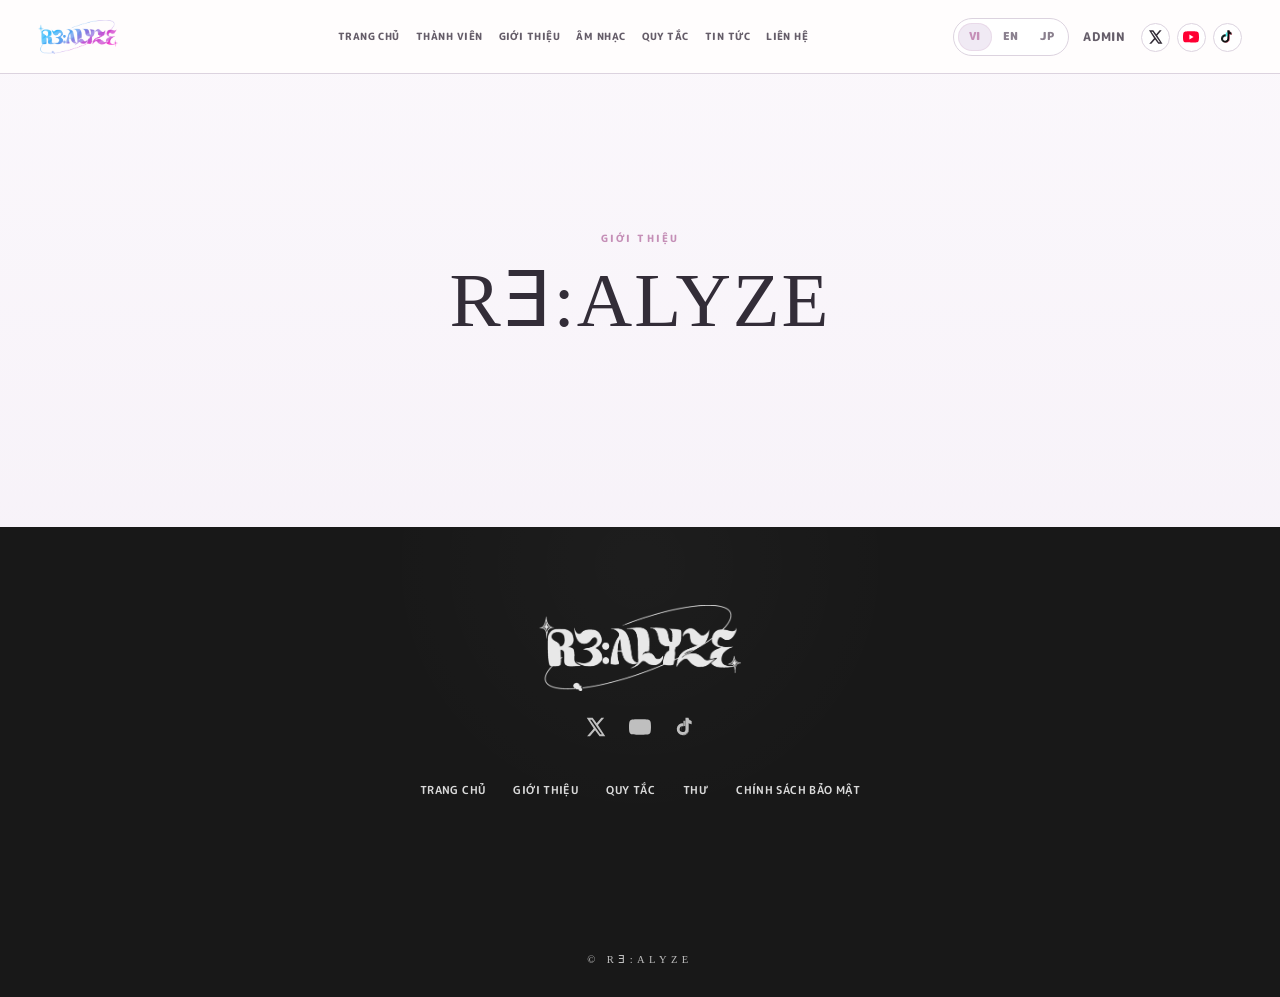
==== commit 160e9329: "Add files via upload" ====
--- a/about.html
+++ b/about.html
@@ -13,8 +13,15 @@
 <body id="top">
 
 <header class="topbar">
-  <a class="logo" href="index.html" aria-label="RƎ:ALYZE"><img src="assets/realyze-logo.png" alt="RƎ:ALYZE"></a>
-  <button class="menu-btn" id="menuBtn" aria-label="Open menu"><span></span><span></span></button>
+  <a class="logo" href="index.html" aria-label="RƎ:ALYZE">
+    <img src="assets/realyze-logo.png" alt="RƎ:ALYZE">
+  </a>
+
+  <button class="menu-btn" id="menuBtn" type="button" aria-label="Open menu">
+    <span></span>
+    <span></span>
+  </button>
+
   <nav class="main-nav" id="mainNav">
     <a href="index.html" data-i18n="nav.top">TOP</a>
     <a href="index.html#members" data-i18n="nav.member">MEMBER</a>
@@ -23,33 +30,84 @@
     <a href="rule.html" data-i18n="nav.rule">RULE</a>
     <a href="index.html#news" data-i18n="nav.news">NEWS</a>
     <a href="index.html#contact" data-i18n="nav.contact">CONTACT</a>
+
+    <div class="nav-mobile-tools">
+      <a class="nav-mobile-admin" href="admin.html">ADMIN</a>
+
+      <div class="nav-mobile-socials" aria-label="Official social links">
+        <a href="https://x.com/RLZ__official" target="_blank" rel="noopener noreferrer" aria-label="X">
+          <img src="assets/icons/x.svg" alt="">
+        </a>
+        <a href="https://www.youtube.com/@realize-ent" target="_blank" rel="noopener noreferrer" aria-label="YouTube">
+          <img src="assets/icons/youtube.svg" alt="">
+        </a>
+        <a href="https://www.tiktok.com/@realyzefromrlt" target="_blank" rel="noopener noreferrer" aria-label="TikTok">
+          <img src="assets/icons/tiktok.svg" alt="">
+        </a>
+      </div>
+    </div>
   </nav>
+
   <div class="lang-switcher" aria-label="Language">
     <button type="button" data-lang="vi" class="active">VI</button>
     <button type="button" data-lang="en">EN</button>
     <button type="button" data-lang="ja">JP</button>
   </div>
+
   <a class="admin-entry" href="admin.html" aria-label="Admin">ADMIN</a>
-  <div class="header-socials">
-    <a href="https://x.com/RLZ__official" target="_blank" rel="noopener noreferrer" aria-label="X"><img src="assets/icons/x.svg" alt=""></a>
-    <a href="https://www.youtube.com/@realize-ent" target="_blank" rel="noopener noreferrer" aria-label="YouTube"><img src="assets/icons/youtube.svg" alt=""></a>
-    <a href="https://www.tiktok.com/@realyzefromrlt" target="_blank" rel="noopener noreferrer" aria-label="TikTok"><img src="assets/icons/tiktok.svg" alt=""></a>
+
+  <div class="header-socials" aria-label="Official social links">
+    <a href="https://x.com/RLZ__official" target="_blank" rel="noopener noreferrer" aria-label="X">
+      <img src="assets/icons/x.svg" alt="">
+    </a>
+    <a href="https://www.youtube.com/@realize-ent" target="_blank" rel="noopener noreferrer" aria-label="YouTube">
+      <img src="assets/icons/youtube.svg" alt="">
+    </a>
+    <a href="https://www.tiktok.com/@realyzefromrlt" target="_blank" rel="noopener noreferrer" aria-label="TikTok">
+      <img src="assets/icons/tiktok.svg" alt="">
+    </a>
   </div>
 </header>
 
 <main>
   <section class="page-hero">
-    <small>ABOUT</small>
+    <small data-i18n="about.kicker">ABOUT</small>
     <h1 id="aboutPageTitle">RƎ:ALYZE</h1>
     <p id="aboutPageDesc"></p>
   </section>
   <section class="content-shell" id="dynamicAbout"></section>
 </main>
 
-<footer>
-  <div class="footer-logo"><img src="assets/realyze-logo.png" alt="RƎ:ALYZE"></div>
-  <div>© 2026 RƎ:ALYZE</div>
-  <a href="#top" data-i18n="footer.back">BACK TO TOP ↑</a>
+<footer class="site-footer">
+  <div class="site-footer-inner">
+    <a class="site-footer-logo" href="index.html" aria-label="RƎ:ALYZE">
+      <img src="assets/realyze-logo.png" alt="RƎ:ALYZE">
+    </a>
+
+    <div class="site-footer-socials" aria-label="Official social links">
+      <a href="https://x.com/RLZ__official" target="_blank" rel="noopener noreferrer" aria-label="X">
+        <img src="assets/icons/x.svg" alt="">
+      </a>
+      <a href="https://www.youtube.com/@realize-ent" target="_blank" rel="noopener noreferrer" aria-label="YouTube">
+        <img src="assets/icons/youtube.svg" alt="">
+      </a>
+      <a href="https://www.tiktok.com/@realyzefromrlt" target="_blank" rel="noopener noreferrer" aria-label="TikTok">
+        <img src="assets/icons/tiktok.svg" alt="">
+      </a>
+    </div>
+
+    <nav class="site-footer-nav" aria-label="Footer">
+      <a href="index.html" data-i18n="nav.top">TRANG CHỦ</a>
+      <a href="about.html" data-i18n="nav.about">GIỚI THIỆU</a>
+      <a href="rule.html" data-i18n="nav.rule">QUY TẮC</a>
+      <a href="index.html?letter=1#contact" data-i18n="footer.letter">THƯ</a>
+      <a href="privacy.html" data-i18n="footer.privacy">CHÍNH SÁCH BẢO MẬT</a>
+    </nav>
+
+    <div class="site-footer-copy">
+      © RƎ:ALYZE
+    </div>
+  </div>
 </footer>
 <script src="script.js"></script>
 
--- a/styles.css
+++ b/styles.css
@@ -2411,3 +2411,530 @@
     grid-template-columns:1fr;
   }
 }
+
+
+/* =========================================================
+   PREMIUM DARK FOOTER
+   ========================================================= */
+.site-footer{
+  width:100%;
+  min-height:470px;
+  margin:0;
+  padding:
+    74px 24px
+    28px;
+  border-top:0;
+  background:#181818;
+  color:rgba(255,255,255,.88);
+  display:block;
+  position:relative;
+  overflow:hidden;
+}
+
+.site-footer::before{
+  content:"";
+  position:absolute;
+  inset:0;
+  pointer-events:none;
+  background:
+    radial-gradient(
+      circle at 50% 8%,
+      rgba(255,255,255,.025),
+      transparent 34%
+    );
+}
+
+.site-footer-inner{
+  position:relative;
+  z-index:1;
+  width:min(920px,100%);
+  min-height:368px;
+  margin:0 auto;
+  display:flex;
+  flex-direction:column;
+  align-items:center;
+}
+
+.site-footer-logo{
+  display:block;
+  margin-top:4px;
+}
+
+.site-footer-logo img{
+  display:block;
+  width:auto;
+  height:86px;
+  max-width:230px;
+  object-fit:contain;
+  filter:
+    grayscale(1)
+    brightness(0)
+    invert(1);
+  opacity:.92;
+}
+
+.site-footer-socials{
+  margin-top:24px;
+  display:flex;
+  align-items:center;
+  justify-content:center;
+  gap:17px;
+}
+
+.site-footer-socials>a:not(.site-footer-letter){
+  width:28px;
+  height:28px;
+  display:grid;
+  place-items:center;
+  opacity:.72;
+  transition:
+    opacity .18s ease,
+    transform .18s ease;
+}
+
+.site-footer-socials>a:not(.site-footer-letter):hover{
+  opacity:1;
+  transform:translateY(-2px);
+}
+
+.site-footer-socials img{
+  width:22px;
+  height:22px;
+  object-fit:contain;
+  filter:
+    grayscale(1)
+    brightness(0)
+    invert(1);
+}
+
+.site-footer-letter{
+  min-height:34px;
+  margin-left:3px;
+  padding:7px 14px;
+  border:1px solid
+    rgba(255,255,255,.58);
+  color:#fff;
+  display:inline-flex;
+  align-items:center;
+  justify-content:center;
+  font-size:.66rem;
+  font-weight:700;
+  letter-spacing:.08em;
+  text-decoration:none;
+  transition:
+    color .18s ease,
+    background .18s ease,
+    border-color .18s ease,
+    transform .18s ease;
+}
+
+.site-footer-letter:hover{
+  background:#fff;
+  border-color:#fff;
+  color:#181818;
+  transform:translateY(-1px);
+}
+
+.site-footer-nav{
+  margin-top:44px;
+  display:flex;
+  flex-wrap:wrap;
+  justify-content:center;
+  gap:10px 26px;
+}
+
+.site-footer-nav a{
+  color:
+    rgba(255,255,255,.84);
+  font-size:.68rem;
+  font-weight:700;
+  letter-spacing:.025em;
+  text-decoration:none;
+  transition:
+    color .18s ease,
+    opacity .18s ease;
+}
+
+.site-footer-nav a:hover{
+  color:#fff;
+}
+
+.site-footer-copy{
+  margin-top:auto;
+  padding-top:64px;
+  color:
+    rgba(255,255,255,.72);
+  font-family:
+    Georgia,
+    "Times New Roman",
+    serif;
+  font-size:.66rem;
+  letter-spacing:.42em;
+  text-transform:uppercase;
+}
+
+@media(max-width:620px){
+  .site-footer{
+    min-height:390px;
+    width:100%!important;
+    padding:
+      52px 18px
+      max(
+        22px,
+        env(
+          safe-area-inset-bottom
+        )
+      );
+  }
+
+  .site-footer-inner{
+    min-height:310px;
+  }
+
+  .site-footer-logo img{
+    height:66px;
+    max-width:190px;
+  }
+
+  .site-footer-socials{
+    margin-top:20px;
+    gap:14px;
+  }
+
+  .site-footer-nav{
+    max-width:350px;
+    margin-top:34px;
+    gap:11px 18px;
+  }
+
+  .site-footer-nav a{
+    font-size:.64rem;
+  }
+
+  .site-footer-copy{
+    padding-top:44px;
+    font-size:.6rem;
+    letter-spacing:.32em;
+  }
+}
+
+
+/* =========================================================
+   FOOTER REFINEMENT
+   ========================================================= */
+.site-footer-logo img{
+  filter:
+    grayscale(1)
+    brightness(0)
+    invert(1);
+  opacity:.9;
+  transition:
+    filter .28s ease,
+    opacity .28s ease,
+    transform .28s ease;
+}
+
+.site-footer-logo:hover img{
+  filter:none;
+  opacity:1;
+  transform:translateY(-2px);
+}
+
+.site-footer-socials{
+  margin-top:22px;
+}
+
+.site-footer-nav{
+  margin-top:40px;
+  gap:10px 28px;
+}
+
+.site-footer-nav a{
+  font-size:.69rem;
+  letter-spacing:.035em;
+}
+
+.site-footer-letter{
+  display:none!important;
+}
+
+/* =========================================================
+   PRIVACY POLICY
+   ========================================================= */
+.privacy-shell{
+  max-width:900px;
+}
+
+.privacy-panel{
+  padding:
+    clamp(26px,5vw,52px);
+}
+
+.privacy-lang{
+  color:var(--text);
+  font-size:.9rem;
+  line-height:1.9;
+}
+
+.privacy-lang[hidden]{
+  display:none;
+}
+
+.privacy-lang p{
+  margin:0 0 20px;
+}
+
+.privacy-lang p:last-child{
+  margin-bottom:0;
+}
+
+.privacy-lang strong{
+  font-size:1rem;
+}
+
+.privacy-updated{
+  margin-top:32px!important;
+  padding-top:18px;
+  border-top:1px solid var(--line);
+  color:var(--muted);
+  font-size:.76rem;
+  font-weight:800;
+}
+
+@media(max-width:620px){
+  .privacy-panel{
+    padding:22px 17px!important;
+  }
+
+  .privacy-lang{
+    font-size:.84rem;
+    line-height:1.82;
+  }
+
+  .site-footer-nav{
+    max-width:420px;
+    gap:12px 18px;
+  }
+}
+
+
+/* =========================================================
+   UNIFIED PUBLIC HEADER
+   Same header on every public page.
+   ========================================================= */
+.nav-mobile-tools{
+  display:none;
+}
+
+.topbar{
+  grid-template-columns:
+    minmax(120px,155px)
+    minmax(0,1fr)
+    auto
+    auto
+    auto!important;
+  gap:clamp(9px,1.15vw,18px)!important;
+}
+
+.main-nav{
+  gap:clamp(11px,1.25vw,22px)!important;
+}
+
+.main-nav>a{
+  font-size:
+    clamp(.65rem,.67vw,.72rem)!important;
+}
+
+.admin-entry{
+  display:inline-flex;
+  align-items:center;
+  justify-content:center;
+  min-height:34px;
+}
+
+.header-socials{
+  display:flex!important;
+  gap:7px;
+}
+
+.header-socials a{
+  width:29px;
+  height:29px;
+}
+
+@media(max-width:1120px){
+  .topbar{
+    grid-template-columns:
+      minmax(110px,135px)
+      minmax(0,1fr)
+      auto
+      auto
+      auto!important;
+    padding-inline:18px!important;
+    gap:9px!important;
+  }
+
+  .main-nav{
+    gap:10px!important;
+  }
+
+  .main-nav>a{
+    font-size:.63rem!important;
+    letter-spacing:.035em!important;
+  }
+
+  .admin-entry{
+    font-size:.67rem!important;
+  }
+}
+
+/* From tablet downward, keep the public header,
+   but move navigation + admin + socials into the burger menu. */
+@media(max-width:930px){
+  .topbar{
+    height:66px!important;
+    grid-template-columns:
+      minmax(0,1fr)
+      auto
+      auto!important;
+    grid-template-areas:
+      "logo lang menu";
+    padding-inline:18px!important;
+  }
+
+  .logo{
+    grid-area:logo;
+  }
+
+  .lang-switcher{
+    grid-area:lang;
+    justify-self:end;
+  }
+
+  .menu-btn{
+    grid-area:menu;
+    display:block!important;
+    justify-self:end;
+    width:40px;
+    height:40px;
+    border:0;
+    background:transparent;
+    z-index:4;
+  }
+
+  .menu-btn span{
+    width:23px;
+    height:2px;
+    display:block;
+    margin:6px auto;
+    border-radius:99px;
+    background:#5f5763;
+  }
+
+  .admin-entry,
+  .header-socials{
+    display:none!important;
+  }
+
+  .main-nav{
+    display:none;
+    position:absolute;
+    top:66px;
+    left:0;
+    right:0;
+    width:100%;
+    max-height:
+      calc(100dvh - 66px);
+    overflow-y:auto;
+    padding:
+      12px 20px
+      calc(
+        18px +
+        env(safe-area-inset-bottom)
+      );
+    flex-direction:column;
+    gap:0!important;
+    background:
+      rgba(255,253,253,.985);
+    border-bottom:
+      1px solid var(--line);
+    box-shadow:
+      0 18px 36px
+      rgba(70,55,76,.10);
+  }
+
+  .main-nav.open{
+    display:flex!important;
+  }
+
+  .main-nav>a{
+    width:100%;
+    min-height:43px;
+    display:flex;
+    align-items:center;
+    justify-content:center;
+    padding:8px 0!important;
+    font-size:.72rem!important;
+    letter-spacing:.06em!important;
+  }
+
+  .nav-mobile-tools{
+    width:100%;
+    margin-top:8px;
+    padding-top:14px;
+    border-top:
+      1px solid var(--line);
+    display:flex;
+    flex-direction:column;
+    align-items:center;
+    gap:13px;
+  }
+
+  .nav-mobile-admin{
+    min-height:36px!important;
+    width:auto!important;
+    padding:8px 18px!important;
+    border:
+      1px solid var(--line);
+    border-radius:999px;
+    font-size:.68rem!important;
+    font-weight:900!important;
+    letter-spacing:.08em!important;
+  }
+
+  .nav-mobile-socials{
+    display:flex;
+    align-items:center;
+    justify-content:center;
+    gap:10px;
+  }
+
+  .nav-mobile-socials a{
+    width:34px!important;
+    min-height:34px!important;
+    height:34px;
+    padding:0!important;
+    display:grid!important;
+    place-items:center!important;
+    border:
+      1px solid var(--line);
+    border-radius:50%;
+    background:#fff;
+  }
+
+  .nav-mobile-socials img{
+    width:16px;
+    height:16px;
+    object-fit:contain;
+  }
+}
+
+@media(max-width:480px){
+  .topbar{
+    padding-inline:12px!important;
+  }
+
+  .logo img{
+    max-width:112px!important;
+  }
+}
